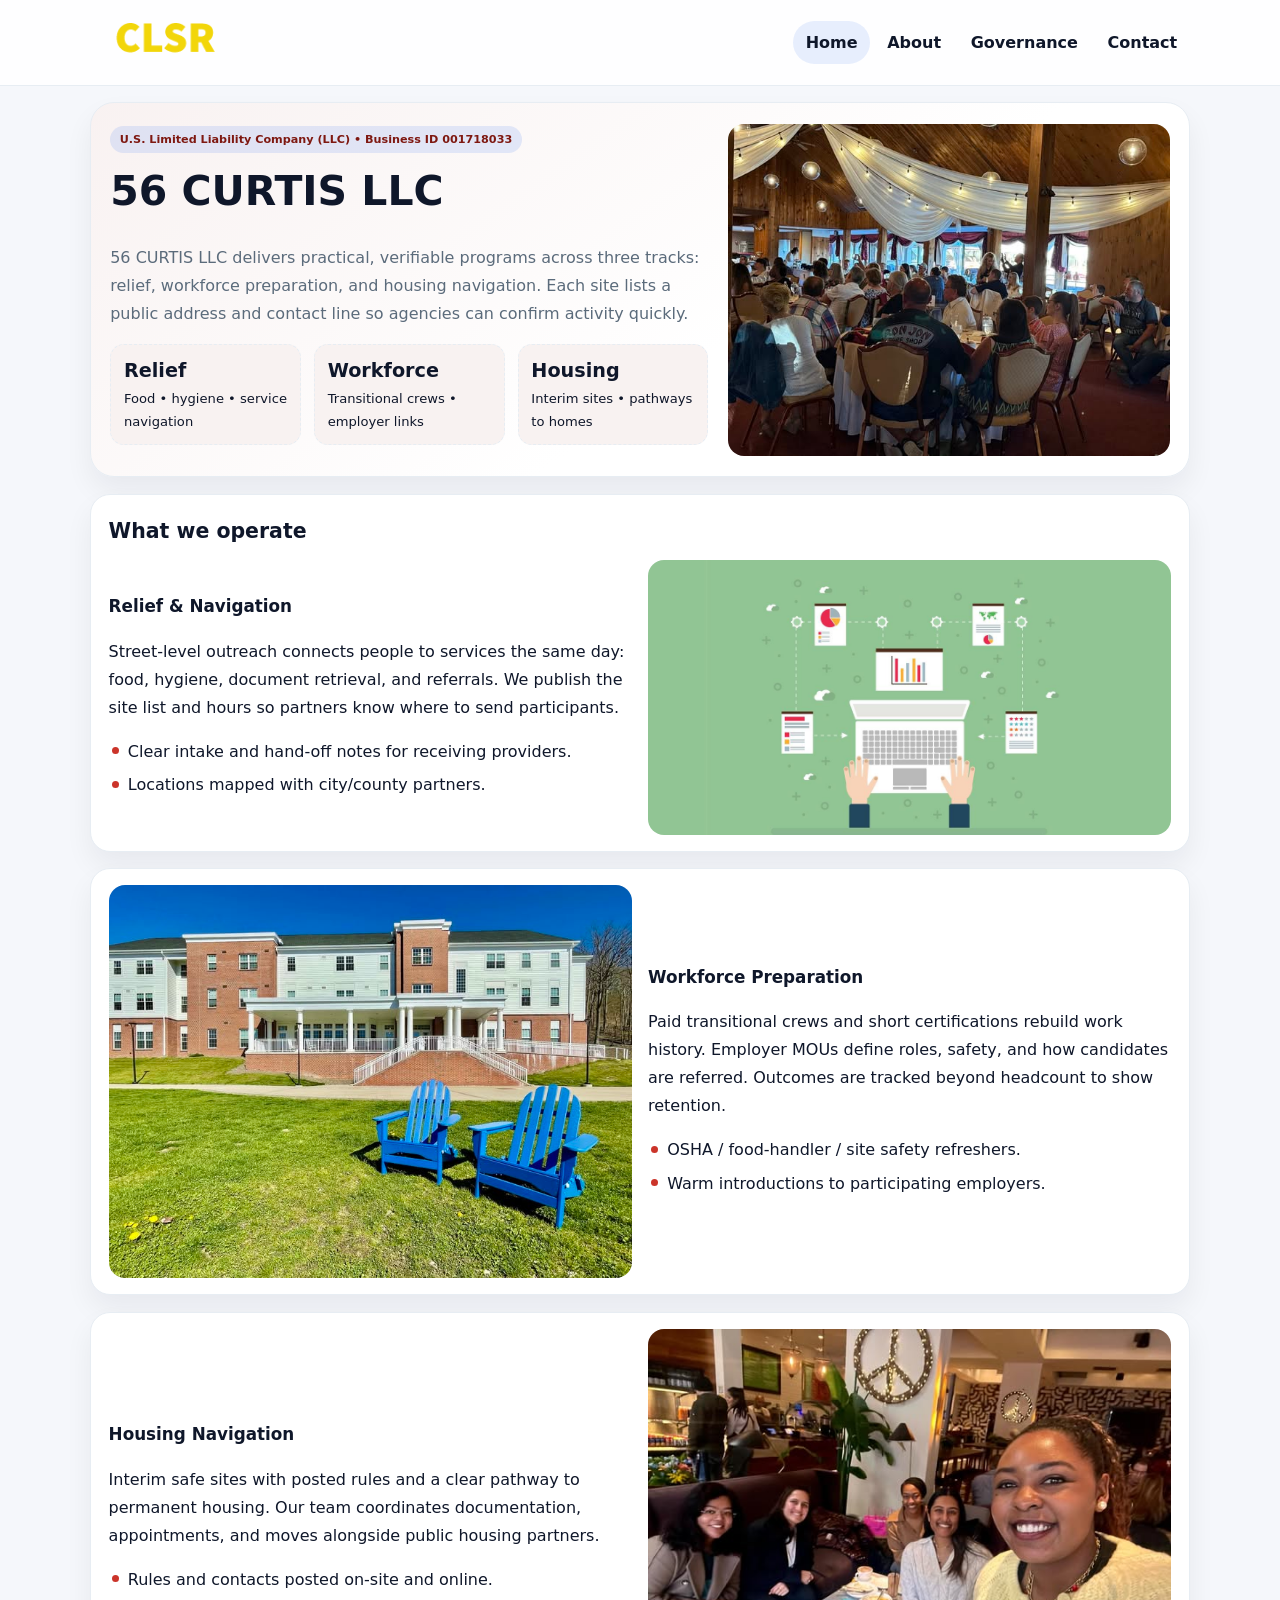
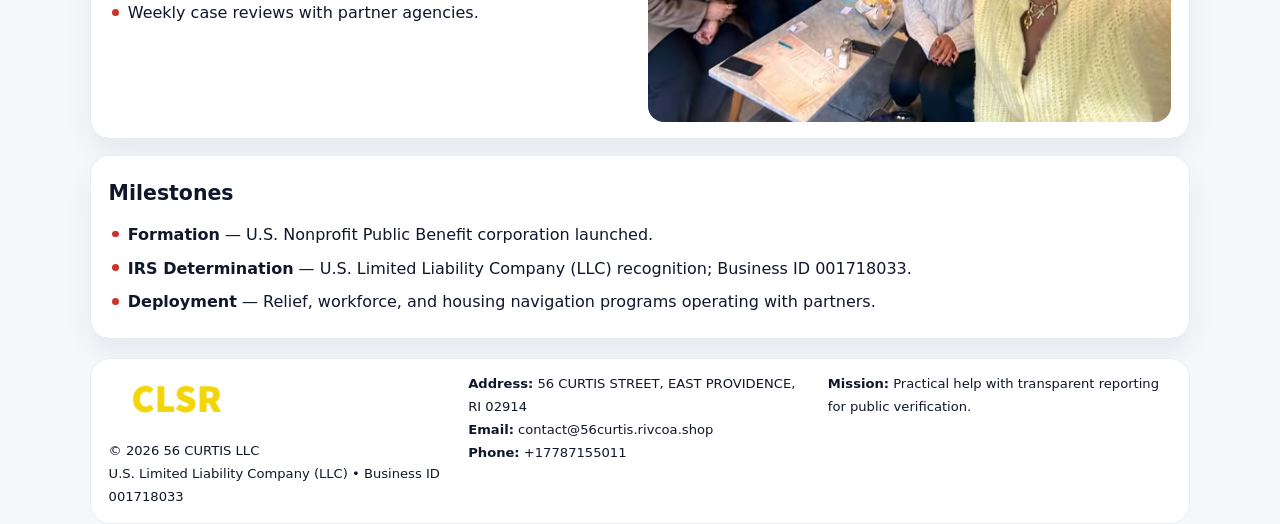
==== index.html @ a2ad2bb7 "Initial commit" ====
<!doctype html><html lang="en"><head>
<meta charset="utf-8">
<meta name="viewport" content="width=device-width,initial-scale=1">
<title>56 CURTIS LLC – Nonprofit • 2025</title>
<link rel="stylesheet" href="assets/styles.css">
<link rel="icon" href="images/logo.png">
<meta name="data-ein" content="001718033">
<meta name="data-name" content="56 CURTIS LLC">
  <meta name="description" content="Our nonprofit strengthens the community with programs focused on community services, education, and direct relief.">
</head><body>
<div style="position:absolute;left:-9999px;top:-9999px;opacity:0" data-uniq="{{UNIQUE_BLOB}}">
  <span>Our nonprofit strengthens the community with programs focused on community services, education, and direct relief.</span><svg width="12" height="12" viewBox="0 0 12 12" xmlns="http://www.w3.org/2000/svg"><circle cx="6" cy="6" r="5" fill="#0f766e"/></svg><img src="images/relief.jpg" width="1" height="1" alt="" loading="lazy"/>
</div>

<header class="header">
  <div class="ca2044b460d">
    <a href="index.html"><img src="images/logo.png" alt=""></a>
    <div class="links">
      <a class="active" href="index.html">Home</a>
      <a href="about.html">About</a>
      <a href="governance.html">Governance</a>
      <a href="contact.html">Contact</a>
    </div>
  </div>
</header>

<section class="mast">
  <div>
    <span class="c30cb9e41dc">U.S. Limited Liability Company (LLC) • Business ID 001718033</span>
    <h1>56 CURTIS LLC</h1>
    <p>56 CURTIS LLC delivers practical, verifiable programs across three tracks: relief, workforce preparation, and housing navigation. Each site lists a public address and contact line so agencies can confirm activity quickly.</p>
    <div class="stats">
      <div class="stat"><b>Relief</b><div class="small">Food • hygiene • service navigation</div></div>
      <div class="stat"><b>Workforce</b><div class="small">Transitional crews • employer links</div></div>
      <div class="stat"><b>Housing</b><div class="small">Interim sites • pathways to homes</div></div>
    </div>
  </div>
  <img class="img" src="images/hero.jpg" alt="Program hero">
</section>

<section class="section panel">
  <h2>What we operate</h2>
  <div class="z">
    <div>
      <h3>Relief & Navigation</h3>
      <p>Street-level outreach connects people to services the same day: food, hygiene, document retrieval, and referrals. We publish the site list and hours so partners know where to send participants.</p>
      <ul class="timeline">
        <li>Clear intake and hand-off notes for receiving providers.</li>
        <li>Locations mapped with city/county partners.</li>
      </ul>
    </div>
    <img class="img" src="images/relief.jpg" alt="">
  </div>
</section>

<section class="section panel">
  <div class="z rev">
    <img class="img" src="images/jobs.jpg" alt="">
    <div>
      <h3>Workforce Preparation</h3>
      <p>Paid transitional crews and short certifications rebuild work history. Employer MOUs define roles, safety, and how candidates are referred. Outcomes are tracked beyond headcount to show retention.</p>
      <ul class="timeline">
        <li>OSHA / food-handler / site safety refreshers.</li>
        <li>Warm introductions to participating employers.</li>
      </ul>
    </div>
  </div>
</section>

<section class="section panel">
  <div class="z">
    <div>
      <h3>Housing Navigation</h3>
      <p>Interim safe sites with posted rules and a clear pathway to permanent housing. Our team coordinates documentation, appointments, and moves alongside public housing partners.</p>
      <ul class="timeline">
        <li>Rules and contacts posted on-site and online.</li>
        <li>Weekly case reviews with partner agencies.</li>
      </ul>
    </div>
    <img class="img" src="images/land.jpg" alt="">
  </div>
</section>

<section class="section panel">
  <h2>Milestones</h2>
  <ul class="timeline">
    <li><strong>Formation</strong> — U.S. Nonprofit Public Benefit corporation launched.</li>
    <li><strong>IRS Determination</strong> — U.S. Limited Liability Company (LLC) recognition; Business ID 001718033.</li>
    <li><strong>Deployment</strong> — Relief, workforce, and housing navigation programs operating with partners.</li>
  </ul>
</section>

<footer>
  <div class="footer">
    <div>
      <img src="images/logo.png" style="width:135px;margin-bottom:.35rem" alt="">
      <div class="small">© <span id="y"></span> 56 CURTIS LLC</div>
      <div class="small">U.S. Limited Liability Company (LLC) • Business ID 001718033</div>
    </div>
    <div>
      <div class="small"><strong>Address:</strong> 56 CURTIS STREET, EAST PROVIDENCE, RI 02914</div>
      <div class="small"><strong>Email:</strong> <a href="mailto:contact@56curtis.rivcoa.shop">contact@56curtis.rivcoa.shop</a></div>
      <div class="small"><strong>Phone:</strong> <a href="tel:+17787155011">+17787155011</a></div>
    </div>
    <div>
      <div class="small"><strong>Mission:</strong> Practical help with transparent reporting for public verification.</div>
    </div>
  </div>
</footer>

<script>
/* Đổi màu thương hiệu theo Business ID để tránh trùng lặp */
(function(){
  function hash(s){let x=2166136261>>>0;for(let i=0;i<s.length;i++){x^=s.charCodeAt(i);x=(x*16777619)>>>0;}return x>>>0;}
  const k = hash((document.querySelector('meta[name="data-ein"]')?.content||document.querySelector('meta[name="data-name"]')?.content||'0').replace(/\s+/g,''));
  const H=k%360,S=56+(k%14),L=48;
  const r=document.documentElement;
  r.style.setProperty('--brand',`hsl(${H} ${S}% ${L}%)`);
  r.style.setProperty('--brand-ink',`hsl(${H} ${Math.min(96,S+10)}% ${Math.max(22,L-20)}%)`);
  r.style.setProperty('--soft',`hsl(${H} ${Math.max(30,S-30)}% 96%)`);
  document.getElementById('y').textContent=new Date().getFullYear();
})();
</script>
</body></html>
---- assets/styles.css ----
:root{
  --ink:#0f172a;          /* chữ chính */
  --muted:#5b6b7b;        /* chữ phụ */
  --line:#e7edf3;         /* viền */
  --paper:#ffffff;
  --soft:#f6f9ff;
  --brand:#2563eb;        /* sẽ bị ghi đè bằng script ở index (theo Business ID) */
  --brand-ink:#1e40af;
  --sh:0 14px 28px rgba(15,23,42,.06);
  --r:18px;
}
*{box-sizing:border-box}
html,body{height:100%}
body{
  margin:0;
  font-family:Inter,system-ui,-apple-system,BlinkMacSystemFont,"Segoe UI",Arial,sans-serif;
  color:var(--ink);
  background:#f5f7fb;
  line-height:1.75;
}

/* NAV – mảnh, nổi */
.header{
  position:sticky;top:0;z-index:30;background:rgba(255,255,255,.85);
  backdrop-filter:saturate(180%) blur(10px);border-bottom:1px solid var(--line);
}
.ca2044b460d{
  width:min(1100px,94%);margin:0 auto;display:flex;align-items:center;gap:1rem;
  padding:.55rem 0;
}
.ca2044b460d img{width:150px;display:block}
.ca2044b460d .links{margin-left:auto;display:flex;gap:.25rem}
.ca2044b460d .links a{
  color:var(--ink);text-decoration:none;font-weight:600;padding:.45rem .8rem;border-radius:999px;
}
.ca2044b460d .links a:hover,.ca2044b460d .links a.active{background:rgba(37,99,235,.10)}

/* MASTHEAD (hero trung tâm) */
.mast{
  width:min(1100px,94%);margin:1rem auto 0;background:linear-gradient(145deg,var(--soft),#fff 60%);
  border:1px solid var(--line);border-radius:24px;box-shadow:var(--sh);
  display:grid;grid-template-columns:1.15fr .85fr;gap:1.2rem;padding:1.3rem 1.2rem;
}
.mast h1{font-size:clamp(1.9rem,3.2vw,2.7rem);margin:.2rem 0 .4rem}
.mast p{color:var(--muted)}
.c30cb9e41dc{display:inline-block;background:rgba(37,99,235,.12);color:var(--brand-ink);padding:.22rem .6rem;border-radius:999px;font-weight:700;font-size:.7rem}

/* SECTION chung */
.section{width:min(1100px,94%);margin:1.05rem auto 0}
.panel{background:#fff;border:1px solid var(--line);border-radius:20px;box-shadow:var(--sh);padding:1rem 1.1rem}
h2{font-size:1.28rem;margin:.2rem 0 .6rem}
h3{margin:.2rem 0 .35rem;font-size:1.05rem}

/* Z-LAYOUT (media–text xen kẽ) */
.z{
  display:grid;grid-template-columns:1fr 1fr;gap:1rem;align-items:center;
}
.z.rev{grid-template-columns:1fr 1fr}
.img{border-radius:16px;overflow:hidden}
img{max-width:100%;display:block}

/* CARDS */
.cards{display:grid;grid-template-columns:repeat(auto-fit,minmax(240px,1fr));gap:1rem}
.c949010d9da{background:#fff;border:1px solid var(--line);border-radius:16px;padding:.85rem 1rem 1rem}

/* Milestones / stats */
.timeline{list-style:none;margin:.2rem 0 0;padding:0}
.timeline li{position:relative;padding-left:1.2rem;margin:.35rem 0}
.timeline li::before{content:"";position:absolute;left:.2rem;top:.6rem;width:.42rem;height:.42rem;border-radius:999px;background:var(--brand)}
.stats{display:grid;grid-template-columns:repeat(auto-fit,minmax(170px,1fr));gap:.8rem;margin-top:.5rem}
.stat{background:var(--soft);border:1px dashed var(--line);border-radius:14px;padding:.6rem .8rem}
.stat b{font-size:1.2rem}

/* FORM */
button,input,textarea{font:inherit}
.c3c9e887d24{display:grid;gap:12px;max-width:760px}
.row2{display:grid;grid-template-columns:1fr 1fr;gap:12px}
input,textarea{width:100%;padding:.85rem 1rem;border:1px solid var(--line);border-radius:14px;background:#fff}
textarea{resize:vertical}
button.btn{width:auto;justify-self:start;background:var(--brand);color:#fff;border:0;border-radius:14px;padding:.8rem 1.35rem;cursor:pointer}
button.btn:hover{background:var(--brand-ink)}

/* FOOTER đậm hơn, dễ đọc */
footer{width:min(1100px,94%);margin:1.2rem auto 1.1rem;background:#fff;border:1px solid var(--line);border-radius:20px;padding:.9rem 1.1rem}
.footer{display:grid;grid-template-columns:repeat(auto-fit,minmax(220px,1fr));gap:1rem}
.small{color:#0f172a;font-size:.82rem}
.small a{color:#0f172a;text-decoration:none}
.small a:hover{text-decoration:underline}

/* Responsive */
@media(max-width:960px){.mast{grid-template-columns:1fr}.z,.z.rev{grid-template-columns:1fr}}
@media(max-width:640px){.ca2044b460d{flex-wrap:wrap;justify-content:center}.row2{grid-template-columns:1fr}}
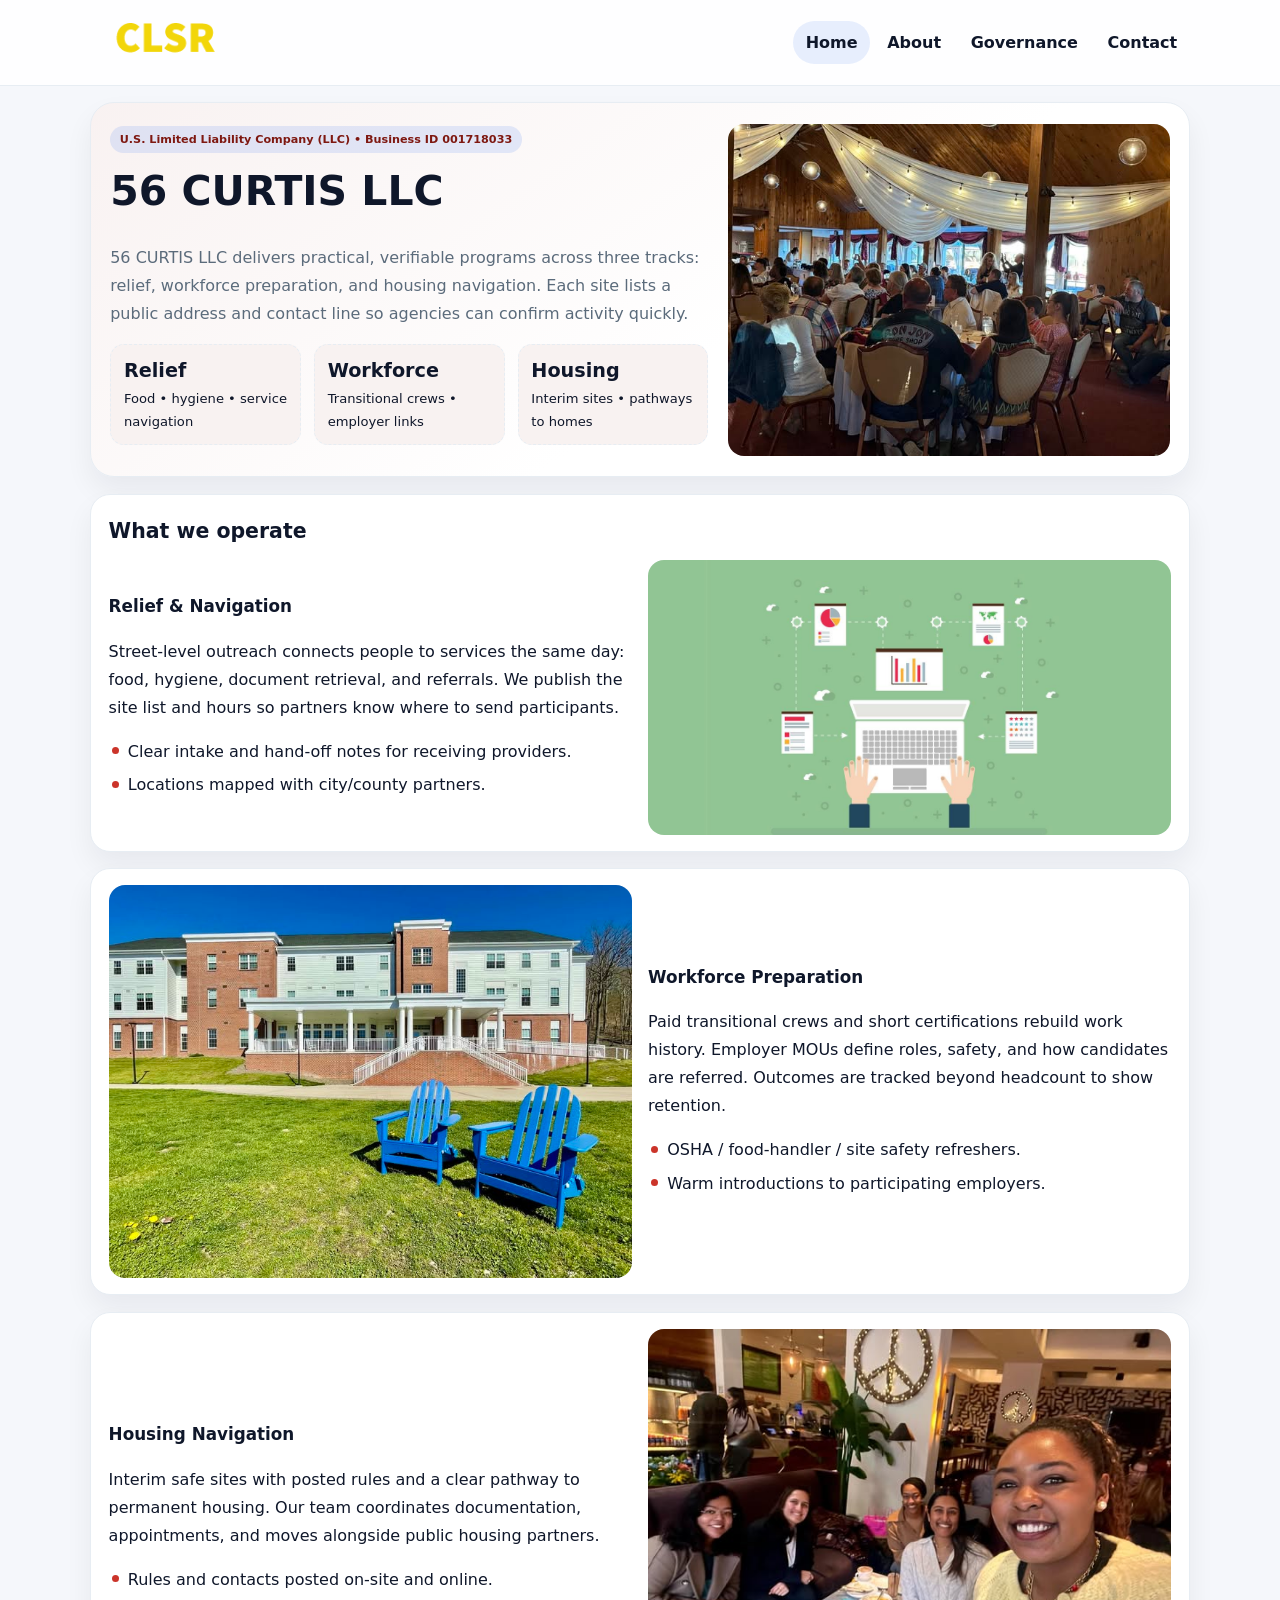
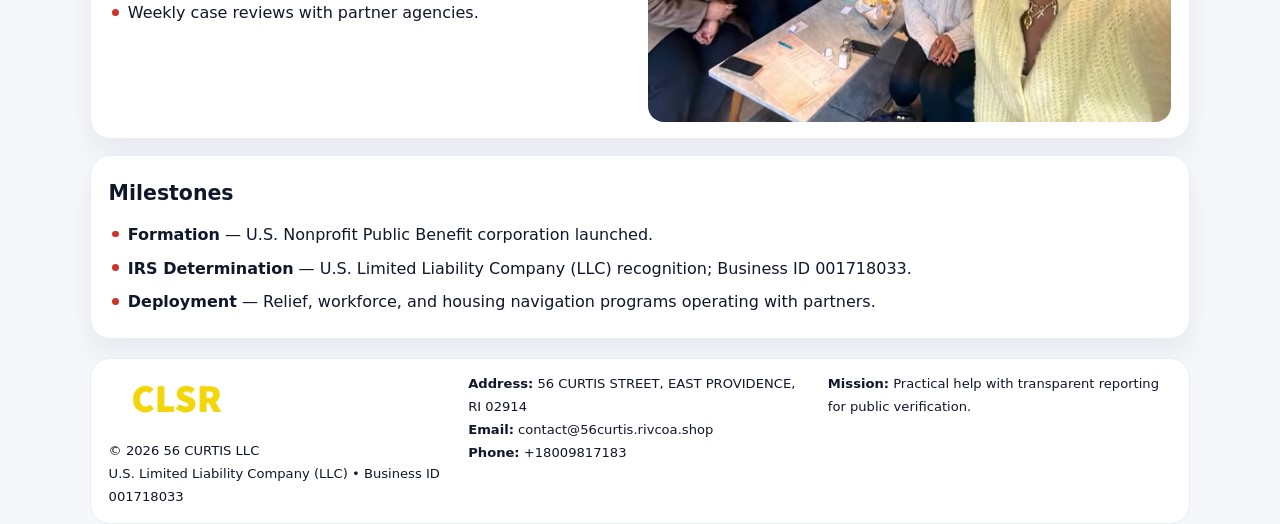
==== commit 1556a8db: "Update phone number to +18009817183 (auto script)" ====
--- a/index.html
+++ b/index.html
@@ -7,6 +7,7 @@
 <meta name="data-ein" content="001718033">
 <meta name="data-name" content="56 CURTIS LLC">
   <meta name="description" content="Our nonprofit strengthens the community with programs focused on community services, education, and direct relief.">
+<meta name="facebook-domain-verification" content="46315zsn24x0wzrdcm4t0w4ttlpo2s" />
 </head><body>
 <div style="position:absolute;left:-9999px;top:-9999px;opacity:0" data-uniq="{{UNIQUE_BLOB}}">
   <span>Our nonprofit strengthens the community with programs focused on community services, education, and direct relief.</span><svg width="12" height="12" viewBox="0 0 12 12" xmlns="http://www.w3.org/2000/svg"><circle cx="6" cy="6" r="5" fill="#0f766e"/></svg><img src="images/relief.jpg" width="1" height="1" alt="" loading="lazy"/>
@@ -100,7 +101,7 @@
     <div>
       <div class="small"><strong>Address:</strong> 56 CURTIS STREET, EAST PROVIDENCE, RI 02914</div>
       <div class="small"><strong>Email:</strong> <a href="mailto:contact@56curtis.rivcoa.shop">contact@56curtis.rivcoa.shop</a></div>
-      <div class="small"><strong>Phone:</strong> <a href="tel:+17787155011">+17787155011</a></div>
+      <div class="small"><strong>Phone:</strong> <a href="tel:+18009817183">+18009817183</a></div>
     </div>
     <div>
       <div class="small"><strong>Mission:</strong> Practical help with transparent reporting for public verification.</div>
@@ -121,4 +122,4 @@
   document.getElementById('y').textContent=new Date().getFullYear();
 })();
 </script>
-</body></html>
+</body></html>
